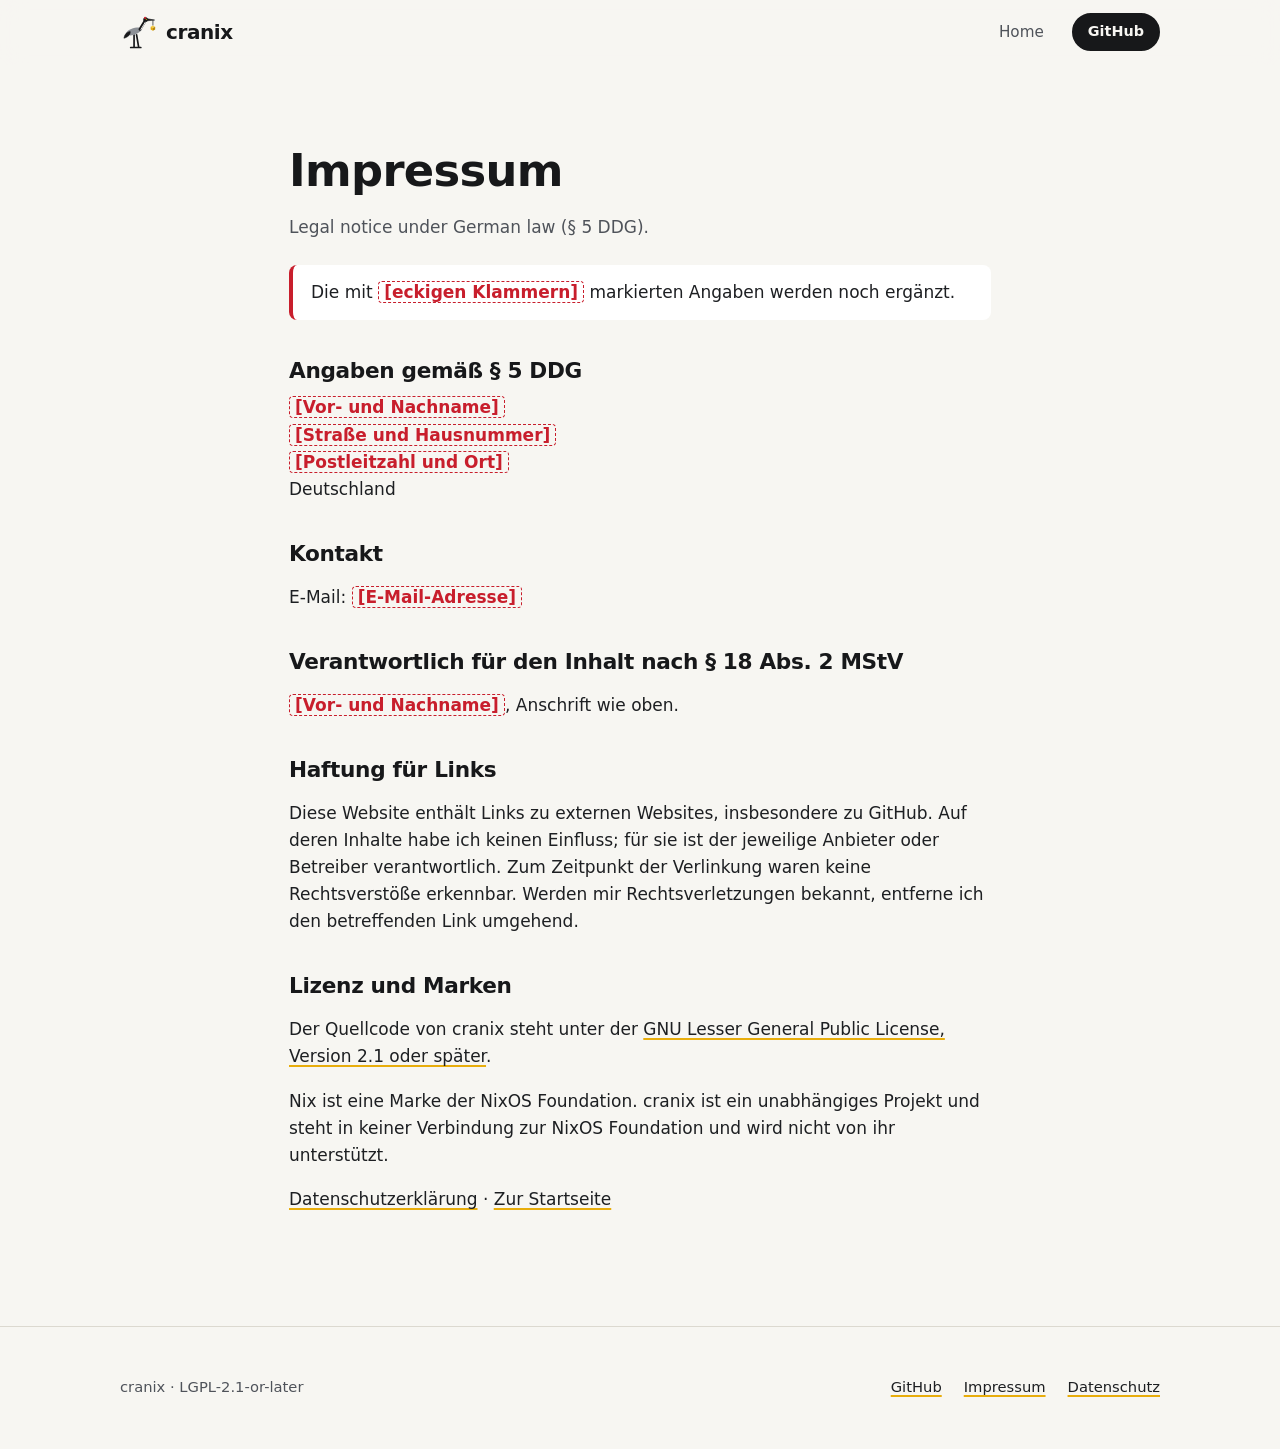
==== site/imprint.html @ a8525183 "docs(site): add imprint and privacy pages - impressum per section 5 DDG with placeholders for the op" ====
<!doctype html>
<html lang="de">
<head>
    <meta charset="utf-8">
    <meta name="viewport" content="width=device-width, initial-scale=1">
    <title>Impressum · cranix</title>
    <meta name="description" content="Impressum der Website des Open-Source-Projekts cranix.">
    <meta name="robots" content="noindex">
    <meta name="theme-color" content="#f7f6f2" media="(prefers-color-scheme: light)">
    <meta name="theme-color" content="#121315" media="(prefers-color-scheme: dark)">
    <link rel="icon" href="favicon.svg" type="image/svg+xml">
    <link rel="stylesheet" href="assets/style.css">
</head>
<body>
    <a class="skip-link" href="#main">Zum Inhalt springen</a>

    <header class="site-header">
        <div class="container site-header-inner">
            <a class="brand" href="./" aria-label="cranix, zur Startseite">
                <img class="logo" src="favicon.svg" alt="" width="36" height="36">
                cranix
            </a>
            <nav class="site-nav" aria-label="Hauptnavigation">
                <a href="./" hreflang="en">Home</a>
                <a class="button button-primary button-small" href="https://github.com/tmmy-cc/cranix">GitHub</a>
            </nav>
        </div>
    </header>

    <main id="main" class="container legal">
        <h1>Impressum</h1>
        <p class="lang-note" lang="en">Legal notice under German law (§ 5 DDG).</p>

        <p class="notice">Die mit <span class="placeholder">[eckigen Klammern]</span> markierten Angaben werden noch ergänzt.</p>

        <h2>Angaben gemäß § 5 DDG</h2>
        <address>
            <span class="placeholder">[Vor- und Nachname]</span><br>
            <span class="placeholder">[Straße und Hausnummer]</span><br>
            <span class="placeholder">[Postleitzahl und Ort]</span><br>
            Deutschland
        </address>

        <h2>Kontakt</h2>
        <p>E-Mail: <span class="placeholder">[E-Mail-Adresse]</span></p>

        <h2>Verantwortlich für den Inhalt nach § 18 Abs. 2 MStV</h2>
        <p><span class="placeholder">[Vor- und Nachname]</span>, Anschrift wie oben.</p>

        <h2>Haftung für Links</h2>
        <p>Diese Website enthält Links zu externen Websites, insbesondere zu GitHub. Auf deren Inhalte habe ich keinen Einfluss; für sie ist der jeweilige Anbieter oder Betreiber verantwortlich. Zum Zeitpunkt der Verlinkung waren keine Rechtsverstöße erkennbar. Werden mir Rechtsverletzungen bekannt, entferne ich den betreffenden Link umgehend.</p>

        <h2>Lizenz und Marken</h2>
        <p>Der Quellcode von cranix steht unter der <a href="https://github.com/tmmy-cc/cranix/blob/main/LICENSE">GNU Lesser General Public License, Version 2.1 oder später</a>.</p>
        <p>Nix ist eine Marke der NixOS Foundation. cranix ist ein unabhängiges Projekt und steht in keiner Verbindung zur NixOS Foundation und wird nicht von ihr unterstützt.</p>

        <p><a href="privacy.html">Datenschutzerklärung</a> · <a href="./" hreflang="en">Zur Startseite</a></p>
    </main>

    <footer class="site-footer">
        <div class="container footer-grid">
            <div>
                <p>cranix · LGPL-2.1-or-later</p>
            </div>
            <ul class="footer-links">
                <li><a href="https://github.com/tmmy-cc/cranix">GitHub</a></li>
                <li><a href="imprint.html" aria-current="page">Impressum</a></li>
                <li><a href="privacy.html">Datenschutz</a></li>
            </ul>
        </div>
    </footer>
</body>
</html>
---- site/assets/style.css ----
/* cranix site: plain CSS, no build step. Colours follow the common crane. */

:root {
    --color-bg: #f7f6f2;
    --color-surface: #ffffff;
    --color-surface-alt: #efede6;
    --color-ink: #17181a;
    --color-text: #1d1f22;
    --color-muted: #4f535a;
    --color-line: #dcd9d0;
    --color-plumage: #8c9096;
    --color-stripe: #ffffff;
    --color-eye: #f2b705;
    --color-accent: #e8ad0c;
    --color-accent-soft: #f8e7b0;
    --color-accent-text: #7a5800;
    --color-crown: #c81e2c;
    --color-on-ink: #f7f6f2;
    --color-code-bg: #1b1d20;
    --color-code-text: #eeece6;
    --color-sky-top: #fbf6e6;
    --color-sky-bottom: #f7f6f2;
    --color-sun: #f6d667;

    --font-sans: system-ui, -apple-system, "Segoe UI", Roboto, "Helvetica Neue", Arial, sans-serif;
    --font-mono: ui-monospace, SFMono-Regular, Menlo, Consolas, "Liberation Mono", monospace;

    --shape-corner-small: 8px;
    --shape-corner-medium: 14px;
    --shape-corner-large: 22px;
    --elevation-1: 0 1px 2px rgba(23, 24, 26, 0.06), 0 2px 8px rgba(23, 24, 26, 0.05);
    --elevation-2: 0 6px 24px rgba(23, 24, 26, 0.12);

    --space-page: clamp(16px, 4vw, 40px);
    --width-content: 1120px;

    --motion-ease: cubic-bezier(0.22, 0.8, 0.24, 1);
    --motion-duration-short: 180ms;
    --motion-duration-medium: 420ms;
    --motion-duration-long: 900ms;

    color-scheme: light dark;
}

@media (prefers-color-scheme: dark) {
    :root {
        --color-bg: #121315;
        --color-surface: #1b1d20;
        --color-surface-alt: #202327;
        --color-ink: #eeece6;
        --color-text: #e6e4de;
        --color-muted: #a9adb3;
        --color-line: #2e3136;
        --color-plumage: #a7abb1;
        --color-stripe: #121315;
        --color-accent: #f2c230;
        --color-accent-soft: #3a3216;
        --color-accent-text: #f2c230;
        --color-crown: #e5434f;
        --color-on-ink: #121315;
        --color-code-bg: #0c0d0e;
        --color-sky-top: #1a1915;
        --color-sky-bottom: #121315;
        --color-sun: #6f5a17;
        --elevation-1: 0 1px 2px rgba(0, 0, 0, 0.4);
        --elevation-2: 0 8px 28px rgba(0, 0, 0, 0.5);
    }
}

*,
*::before,
*::after {
    box-sizing: border-box;
}

html {
    scroll-behavior: smooth;
    -webkit-text-size-adjust: 100%;
}

body {
    margin: 0;
    background: var(--color-bg);
    color: var(--color-text);
    font-family: var(--font-sans);
    font-size: 1.0625rem;
    line-height: 1.6;
    overflow-x: hidden;
}

img,
svg {
    display: block;
    max-width: 100%;
}

a {
    color: inherit;
    text-decoration-color: var(--color-accent);
    text-decoration-thickness: 2px;
    text-underline-offset: 3px;
    transition: color var(--motion-duration-short) ease, text-decoration-color var(--motion-duration-short) ease;
}

a:hover {
    text-decoration-color: var(--color-crown);
}

:focus-visible {
    outline: 3px solid var(--color-accent);
    outline-offset: 3px;
    border-radius: 4px;
}

code,
pre {
    font-family: var(--font-mono);
    font-size: 0.9em;
}

:not(pre) > code {
    padding: 0.1em 0.35em;
    border-radius: 5px;
    background: var(--color-surface-alt);
    overflow-wrap: anywhere;
}

h1,
h2,
h3 {
    color: var(--color-ink);
    line-height: 1.15;
    letter-spacing: -0.015em;
}

h2 {
    margin: 0 0 0.5em;
    font-size: clamp(1.75rem, 4.2vw, 2.6rem);
}

h3 {
    margin: 0 0 0.4em;
    font-size: 1.15rem;
}

.skip-link {
    position: absolute;
    left: 12px;
    top: -60px;
    z-index: 100;
    padding: 8px 14px;
    border-radius: var(--shape-corner-small);
    background: var(--color-ink);
    color: var(--color-on-ink);
}

.skip-link:focus {
    top: 12px;
}

.container {
    width: 100%;
    max-width: var(--width-content);
    margin: 0 auto;
    padding: 0 var(--space-page);
}

/* Logo: shared by header, footer and hero; colours follow the theme. */

.logo .ink {
    fill: var(--color-ink);
}

.logo .ink-line {
    stroke: var(--color-ink);
}

.logo .plumage {
    fill: var(--color-plumage);
}

.logo .stripe {
    stroke: var(--color-stripe);
}

.logo .crown {
    fill: var(--color-crown);
}

.logo .eye {
    fill: var(--color-eye);
}

/* Header */

.site-header {
    position: sticky;
    top: 0;
    z-index: 50;
    background: var(--color-bg);
    background: color-mix(in srgb, var(--color-bg) 82%, transparent);
    backdrop-filter: saturate(1.4) blur(12px);
    -webkit-backdrop-filter: saturate(1.4) blur(12px);
    border-bottom: 1px solid transparent;
    transition: border-color var(--motion-duration-medium) ease, box-shadow var(--motion-duration-medium) ease;
}

.site-header.is-scrolled {
    border-bottom-color: var(--color-line);
}

.site-header-inner {
    display: flex;
    align-items: center;
    justify-content: space-between;
    gap: 16px;
    min-height: 64px;
}

.brand {
    display: inline-flex;
    align-items: center;
    gap: 10px;
    color: var(--color-ink);
    font-weight: 700;
    font-size: 1.25rem;
    letter-spacing: -0.02em;
    text-decoration: none;
}

.brand .logo {
    width: 36px;
    height: 36px;
    transition: transform var(--motion-duration-medium) var(--motion-ease);
}

.brand:hover .logo {
    transform: rotate(-6deg) translateY(-2px);
}

.site-nav {
    display: flex;
    align-items: center;
    gap: clamp(10px, 2.4vw, 28px);
    font-size: 0.95rem;
}

.site-nav a {
    color: var(--color-muted);
    text-decoration: none;
}

.site-nav a:hover {
    color: var(--color-ink);
}

.site-nav .button-primary,
.site-nav .button-primary:hover {
    color: var(--color-on-ink);
}

.site-nav .nav-optional {
    display: none;
}

@media (min-width: 760px) {
    .site-nav .nav-optional {
        display: inline;
    }
}

/* Buttons */

.button {
    display: inline-flex;
    align-items: center;
    justify-content: center;
    gap: 10px;
    min-height: 48px;
    padding: 0 22px;
    border: 2px solid var(--color-ink);
    border-radius: 999px;
    font-weight: 600;
    text-decoration: none;
    transition: transform var(--motion-duration-short) var(--motion-ease), box-shadow var(--motion-duration-short) ease, background-color var(--motion-duration-short) ease;
}

.button svg {
    width: 20px;
    height: 20px;
    flex: none;
}

.button:hover {
    transform: translateY(-2px);
    box-shadow: var(--elevation-2);
}

.button:active {
    transform: translateY(0);
}

.button-primary {
    background: var(--color-ink);
    color: var(--color-on-ink);
}

.button-secondary {
    background: transparent;
    color: var(--color-ink);
}

.button-secondary:hover {
    background: var(--color-surface);
}

.button-small {
    min-height: 38px;
    padding: 0 14px;
    font-size: 0.9rem;
}

/* Hero */

.hero {
    position: relative;
    overflow: hidden;
    padding: clamp(48px, 10vw, 120px) 0 clamp(64px, 10vw, 120px);
    background: linear-gradient(180deg, var(--color-sky-top), var(--color-sky-bottom));
}

.hero-sky {
    position: absolute;
    inset: 0;
    pointer-events: none;
}

.parallax {
    will-change: transform;
    transform: translate3d(0, calc(var(--scroll, 0) * var(--depth, 0) * 1px), 0);
}

.hero-sun {
    position: absolute;
    right: 8%;
    top: 10%;
    width: clamp(160px, 28vw, 340px);
    aspect-ratio: 1;
    border-radius: 50%;
    background: radial-gradient(circle at 40% 40%, var(--color-sun), transparent 70%);
    opacity: 0.65;
}

.hero-cloud {
    position: absolute;
    height: 2px;
    border-radius: 2px;
    background: var(--color-line);
}

.hero-cloud-1 {
    left: 6%;
    top: 22%;
    width: 22%;
}

.hero-cloud-2 {
    left: 14%;
    top: 26%;
    width: 12%;
}

.hero-cloud-3 {
    right: 4%;
    top: 62%;
    width: 26%;
}

.hero-cloud-4 {
    right: 12%;
    top: 66%;
    width: 14%;
}

.hero-reeds {
    position: absolute;
    left: 0;
    right: 0;
    bottom: -2px;
    width: 100%;
    height: clamp(60px, 10vw, 110px);
    color: var(--color-line);
}

.flight {
    position: absolute;
    top: 18%;
    left: 0;
    width: clamp(120px, 18vw, 220px);
    animation: flight-across 32s linear infinite;
}

.flight-bob {
    animation: flight-bob 4.4s ease-in-out infinite;
}

.flight .wing {
    transform-box: fill-box;
    transform-origin: 30% 100%;
    animation: wing-beat 1.3s ease-in-out infinite;
}

.flight .wing-far {
    animation-delay: -0.08s;
}

.flight-flock-2 {
    top: 30%;
    width: clamp(70px, 10vw, 130px);
    opacity: 0.55;
    animation-duration: 44s;
    animation-delay: -18s;
}

.flight-flock-2 .wing {
    animation-duration: 1.45s;
}

@keyframes flight-across {
    from {
        transform: translate3d(-30vw, 0, 0);
    }

    to {
        transform: translate3d(115vw, -6vh, 0);
    }
}

@keyframes flight-bob {
    0%,
    100% {
        transform: translateY(0);
    }

    50% {
        transform: translateY(-10px);
    }
}

@keyframes wing-beat {
    0%,
    100% {
        transform: scaleY(1);
    }

    50% {
        transform: scaleY(-0.55);
    }
}

.hero-content {
    position: relative;
    display: grid;
    gap: 40px;
    align-items: center;
}

@media (min-width: 900px) {
    .hero-content {
        grid-template-columns: 1.25fr 0.75fr;
    }
}

.eyebrow {
    display: inline-flex;
    align-items: center;
    gap: 8px;
    margin: 0 0 18px;
    padding: 6px 12px;
    border: 1px solid var(--color-line);
    border-radius: 999px;
    background: var(--color-surface);
    color: var(--color-muted);
    font-size: 0.85rem;
    font-weight: 500;
}

.eyebrow-dot {
    width: 8px;
    height: 8px;
    border-radius: 50%;
    background: var(--color-crown);
}

.hero h1 {
    margin: 0 0 20px;
    font-size: clamp(2.3rem, 7.4vw, 4.4rem);
    font-weight: 800;
    letter-spacing: -0.04em;
}

.hero h1 abbr {
    text-decoration: none;
}

.hero h1 .highlight {
    background: linear-gradient(transparent 62%, var(--color-accent-soft) 62%);
}

.hero-lead {
    max-width: 38em;
    margin: 0 0 32px;
    color: var(--color-muted);
    font-size: clamp(1.08rem, 2.2vw, 1.3rem);
}

.hero-actions {
    display: flex;
    flex-wrap: wrap;
    gap: 12px;
}

.hero-mark {
    justify-self: center;
    width: min(320px, 70vw);
}

.hero-mark .logo {
    width: 100%;
    height: auto;
    filter: drop-shadow(0 18px 30px rgba(23, 24, 26, 0.12));
}

.hero-mark .load {
    transform-box: view-box;
    transform-origin: 58.5px 11px;
    animation: load-sway 5s ease-in-out infinite;
}

@keyframes load-sway {
    0%,
    100% {
        transform: rotate(4deg);
    }

    50% {
        transform: rotate(-4deg);
    }
}

/* Load-in motion for the hero */

.js .hero-intro > * {
    opacity: 0;
    transform: translateY(18px);
    animation: rise-in var(--motion-duration-long) var(--motion-ease) forwards;
}

.js .hero-intro > :nth-child(2) {
    animation-delay: 90ms;
}

.js .hero-intro > :nth-child(3) {
    animation-delay: 180ms;
}

.js .hero-intro > :nth-child(4) {
    animation-delay: 270ms;
}

.js .hero-mark {
    opacity: 0;
    animation: mark-in 1.2s var(--motion-ease) 200ms forwards;
}

@keyframes rise-in {
    to {
        opacity: 1;
        transform: none;
    }
}

@keyframes mark-in {
    from {
        opacity: 0;
        transform: translateY(30px) scale(0.94);
    }

    to {
        opacity: 1;
        transform: none;
    }
}

/* Sections */

.section {
    padding: clamp(64px, 10vw, 112px) 0;
}

.section-alt {
    background: var(--color-surface-alt);
}

.section-header {
    max-width: 44em;
    margin-bottom: clamp(32px, 5vw, 52px);
}

.section-kicker {
    margin: 0 0 10px;
    color: var(--color-accent-text);
    font-size: 0.85rem;
    font-weight: 700;
    letter-spacing: 0.12em;
    text-transform: uppercase;
}

.section-header p {
    margin: 0;
    color: var(--color-muted);
}

/* Stats */

.stats {
    display: grid;
    grid-template-columns: 1fr;
    gap: 16px;
    margin: 0;
    padding: 0;
    list-style: none;
}

@media (min-width: 560px) {
    .stats {
        grid-template-columns: repeat(2, 1fr);
    }
}

@media (min-width: 1000px) {
    .stats {
        grid-template-columns: repeat(4, 1fr);
    }
}

.stat {
    padding: 22px 24px;
    border: 1px solid var(--color-line);
    border-radius: var(--shape-corner-medium);
    background: var(--color-surface);
}

.stat-value {
    display: block;
    color: var(--color-ink);
    font-size: clamp(1.9rem, 4vw, 2.4rem);
    font-weight: 800;
    letter-spacing: -0.03em;
    line-height: 1.1;
}

.stat-label {
    display: block;
    margin-top: 6px;
    color: var(--color-muted);
    font-size: 0.95rem;
}

/* Name */

.name-grid {
    display: grid;
    gap: 20px;
}

@media (min-width: 760px) {
    .name-grid {
        grid-template-columns: 1fr 1fr;
    }
}

.name-card {
    position: relative;
    padding: 28px;
    border-radius: var(--shape-corner-large);
    background: var(--color-surface);
    box-shadow: var(--elevation-1);
}

.name-card-letters {
    display: block;
    margin-bottom: 10px;
    color: var(--color-accent-text);
    font-family: var(--font-mono);
    font-size: 0.95rem;
    font-weight: 700;
}

.name-card p {
    margin: 0;
    color: var(--color-muted);
}

/* Design */

.design-grid {
    display: grid;
    gap: 20px;
}

@media (min-width: 900px) {
    .design-grid {
        grid-template-columns: repeat(3, 1fr);
    }
}

.design-card {
    padding: 28px;
    border-top: 4px solid var(--color-ink);
    border-radius: var(--shape-corner-small);
    background: var(--color-surface);
    box-shadow: var(--elevation-1);
}

.design-card p {
    margin: 0;
    color: var(--color-muted);
}

/* Features */

.feature-groups {
    display: grid;
    gap: 44px;
}

.feature-group-title {
    display: flex;
    align-items: center;
    gap: 10px;
    margin: 0 0 18px;
    font-size: 1.05rem;
}

.features {
    display: grid;
    grid-template-columns: repeat(auto-fill, minmax(min(100%, 250px), 1fr));
    gap: 16px;
    margin: 0;
    padding: 0;
    list-style: none;
}

.feature {
    position: relative;
    display: flex;
    flex-direction: column;
    gap: 6px;
    padding: 22px;
    border: 1px solid var(--color-line);
    border-radius: var(--shape-corner-medium);
    background: var(--color-surface);
    transition: transform var(--motion-duration-medium) var(--motion-ease), box-shadow var(--motion-duration-medium) ease, border-color var(--motion-duration-medium) ease;
}

.feature:hover {
    transform: translateY(-4px);
    border-color: var(--color-accent);
    box-shadow: var(--elevation-2);
}

.feature h3 {
    margin: 0;
}

.feature p {
    margin: 0;
    color: var(--color-muted);
    font-size: 0.97rem;
}

.feature-icon {
    width: 36px;
    height: 36px;
    margin-bottom: 8px;
    color: var(--color-ink);
}

.feature-icon .accent {
    color: var(--color-accent);
}

.feature-planned {
    border-style: dashed;
    border-color: color-mix(in srgb, var(--color-muted) 55%, transparent);
    background: transparent;
}

.status {
    display: inline-flex;
    align-items: center;
    gap: 6px;
    padding: 2px 10px;
    border-radius: 999px;
    font-size: 0.78rem;
    font-weight: 700;
    letter-spacing: 0.02em;
}

.status::before {
    content: "";
    width: 7px;
    height: 7px;
    border-radius: 50%;
    background: currentColor;
}

.status-available {
    background: var(--color-ink);
    color: var(--color-on-ink);
}

.status-review {
    background: var(--color-accent-soft);
    color: var(--color-ink);
}

.status-planned {
    border: 1px dashed var(--color-muted);
    color: var(--color-muted);
}

/* Performance */

.table-wrap {
    overflow-x: auto;
    border: 1px solid var(--color-line);
    border-radius: var(--shape-corner-medium);
    background: var(--color-surface);
}

.perf-table {
    width: 100%;
    min-width: 520px;
    border-collapse: collapse;
    font-variant-numeric: tabular-nums;
}

.perf-table caption {
    padding: 14px 18px;
    color: var(--color-muted);
    font-size: 0.9rem;
    text-align: left;
    caption-side: bottom;
    border-top: 1px solid var(--color-line);
}

.perf-table th,
.perf-table td {
    padding: 14px 18px;
    text-align: right;
    border-bottom: 1px solid var(--color-line);
}

.perf-table th:first-child,
.perf-table td:first-child {
    text-align: left;
}

.perf-table code {
    white-space: nowrap;
}

.perf-table thead th {
    color: var(--color-muted);
    font-size: 0.85rem;
    font-weight: 600;
}

.perf-table tbody tr:last-child td {
    border-bottom: 0;
}

.perf-table .ours {
    color: var(--color-ink);
    font-weight: 700;
}

.bar {
    position: relative;
    display: block;
    height: 6px;
    margin-top: 6px;
    border-radius: 3px;
    background: var(--color-surface-alt);
    overflow: hidden;
}

.bar span {
    position: absolute;
    inset: 0 auto 0 0;
    width: var(--value);
    border-radius: 3px;
    background: var(--color-plumage);
    transform-origin: left;
    transition: transform 1.2s var(--motion-ease) 200ms;
}

.bar-ours span {
    background: var(--color-accent);
}

.js .reveal:not(.is-visible) .bar span {
    transform: scaleX(0);
}

.perf-notes {
    display: grid;
    gap: 16px;
    margin-top: 28px;
}

@media (min-width: 760px) {
    .perf-notes {
        grid-template-columns: 1fr 1fr;
    }
}

.perf-notes p {
    margin: 0;
    color: var(--color-muted);
}

/* Install */

.steps {
    display: grid;
    gap: 20px;
    grid-template-columns: minmax(0, 1fr);
    margin: 0;
    padding: 0;
    list-style: none;
    counter-reset: step;
}

.step {
    display: grid;
    grid-template-columns: minmax(0, 1fr);
    min-width: 0;
    gap: 10px;
    counter-increment: step;
}

.step-title {
    display: flex;
    align-items: center;
    gap: 12px;
    margin: 0;
    font-size: 1.05rem;
}

.step-title::before {
    content: counter(step);
    display: inline-grid;
    place-items: center;
    width: 30px;
    height: 30px;
    flex: none;
    border-radius: 50%;
    background: var(--color-accent);
    color: #17181a;
    font-size: 0.9rem;
    font-weight: 800;
}

.code-block {
    position: relative;
    border-radius: var(--shape-corner-medium);
    background: var(--color-code-bg);
    color: var(--color-code-text);
}

.code-block pre {
    margin: 0;
    padding: 18px 20px;
    padding-right: 92px;
    overflow-x: auto;
    line-height: 1.55;
}

.code-block .prompt {
    color: #f2c230;
    user-select: none;
}

.code-block .comment {
    color: #9da1a8;
}

.copy-button {
    position: absolute;
    top: 10px;
    right: 10px;
    min-width: 66px;
    padding: 6px 10px;
    border: 1px solid #3a3d42;
    border-radius: var(--shape-corner-small);
    background: #26292d;
    color: #eeece6;
    font: inherit;
    font-size: 0.8rem;
    cursor: pointer;
    transition: background-color var(--motion-duration-short) ease, border-color var(--motion-duration-short) ease;
}

.copy-button:hover {
    border-color: #f2c230;
}

.copy-button.is-copied {
    background: #f2c230;
    color: #17181a;
}

.commands {
    margin-top: 32px;
    color: var(--color-muted);
}

.commands code {
    white-space: nowrap;
}

/* Call to action */

.cta {
    position: relative;
    overflow: hidden;
    padding: clamp(36px, 6vw, 64px);
    border-radius: var(--shape-corner-large);
    background: var(--color-ink);
    color: var(--color-on-ink);
}

.cta h2 {
    color: var(--color-on-ink);
}

.cta p {
    max-width: 36em;
    margin: 0 0 28px;
    opacity: 0.85;
}

.cta .button-primary {
    border-color: var(--color-accent);
    background: var(--color-accent);
    color: #17181a;
}

.cta .button-secondary {
    border-color: var(--color-on-ink);
    color: var(--color-on-ink);
}

.cta .button-secondary:hover {
    background: transparent;
}

.cta-crown {
    position: absolute;
    right: -40px;
    top: -40px;
    width: 160px;
    height: 160px;
    border-radius: 50%;
    background: var(--color-crown);
    opacity: 0.9;
}

/* Footer */

.site-footer {
    padding: 48px 0 40px;
    border-top: 1px solid var(--color-line);
    color: var(--color-muted);
    font-size: 0.92rem;
}

.footer-grid {
    display: grid;
    gap: 24px;
}

@media (min-width: 760px) {
    .footer-grid {
        grid-template-columns: 1.4fr 1fr;
        align-items: start;
    }
}

.footer-grid p {
    margin: 0 0 10px;
}

.footer-links {
    display: flex;
    flex-wrap: wrap;
    gap: 8px 22px;
    margin: 0;
    padding: 0;
    list-style: none;
}

@media (min-width: 760px) {
    .footer-links {
        justify-content: flex-end;
    }
}

.footer-links a {
    color: var(--color-text);
}

/* Legal pages */

.legal {
    max-width: 46em;
    padding-top: clamp(40px, 7vw, 80px);
    padding-bottom: clamp(56px, 8vw, 96px);
}

.legal h1 {
    margin: 0 0 8px;
    font-size: clamp(2rem, 6vw, 2.8rem);
}

.legal h2 {
    margin-top: 1.8em;
    font-size: 1.35rem;
}

.legal address {
    font-style: normal;
}

.legal .lang-note {
    color: var(--color-muted);
}

.placeholder {
    padding: 0 0.3em;
    border: 1px dashed var(--color-crown);
    border-radius: 4px;
    color: var(--color-crown);
    font-weight: 600;
}

.notice {
    margin: 24px 0;
    padding: 14px 18px;
    border-left: 4px solid var(--color-crown);
    border-radius: var(--shape-corner-small);
    background: var(--color-surface);
}

/* Scroll reveal. Only hidden when the script is running. */

.js .reveal {
    opacity: 0;
    transform: translateY(28px);
    transition: opacity var(--motion-duration-long) var(--motion-ease), transform var(--motion-duration-long) var(--motion-ease);
    transition-delay: var(--reveal-delay, 0ms);
}

.js .reveal.is-visible {
    opacity: 1;
    transform: none;
}

@media (prefers-reduced-motion: reduce) {
    html {
        scroll-behavior: auto;
    }

    *,
    *::before,
    *::after {
        animation-duration: 1ms !important;
        animation-iteration-count: 1 !important;
        animation-delay: 0ms !important;
        transition-duration: 1ms !important;
        transition-delay: 0ms !important;
    }

    .parallax {
        transform: none;
    }

    .flight {
        animation: none;
        transform: translate3d(58vw, 0, 0);
    }

    .flight-flock-2 {
        display: none;
    }

    .flight .wing,
    .flight-bob,
    .hero-mark .load {
        animation: none;
    }

    .js .reveal,
    .js .hero-intro > *,
    .js .hero-mark {
        opacity: 1;
        transform: none;
    }
}
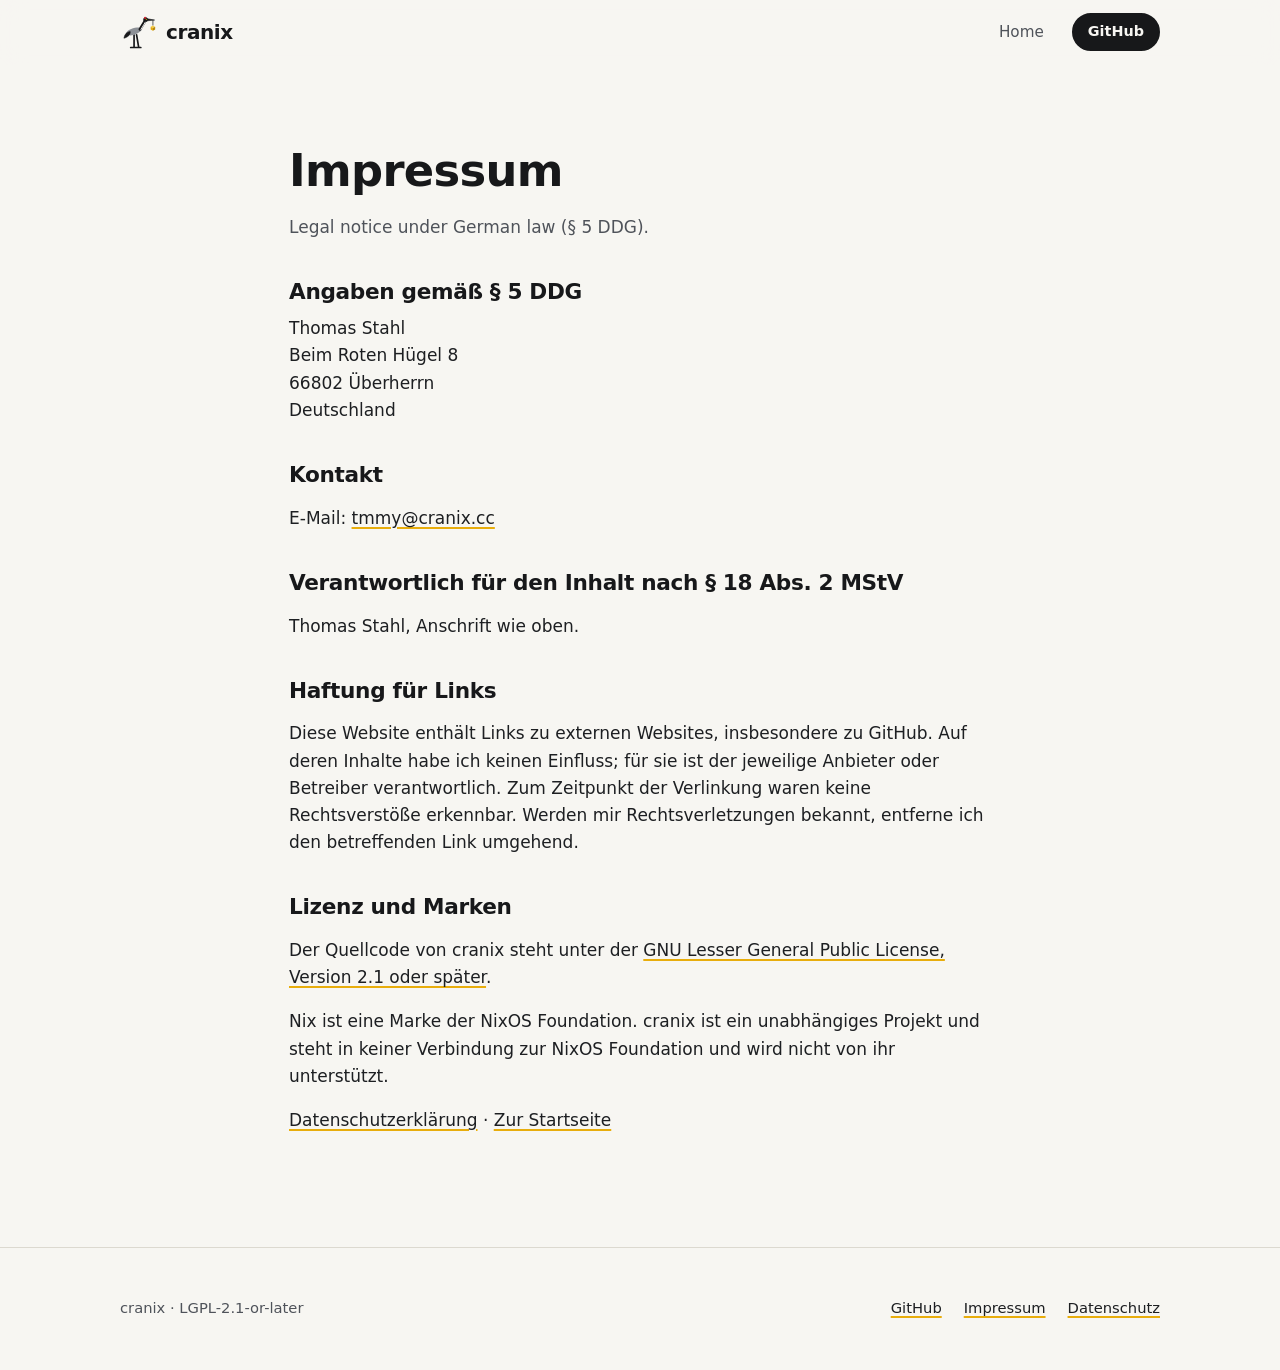
==== commit 01a82035: "docs(site): fill in operator details and cloudflare hosting - imprint and privacy pages name the ope" ====
--- a/site/imprint.html
+++ b/site/imprint.html
@@ -8,6 +8,7 @@
     <meta name="robots" content="noindex">
     <meta name="theme-color" content="#f7f6f2" media="(prefers-color-scheme: light)">
     <meta name="theme-color" content="#121315" media="(prefers-color-scheme: dark)">
+    <link rel="canonical" href="https://cranix.cc/imprint">
     <link rel="icon" href="favicon.svg" type="image/svg+xml">
     <link rel="stylesheet" href="assets/style.css">
 </head>
@@ -31,21 +32,19 @@
         <h1>Impressum</h1>
         <p class="lang-note" lang="en">Legal notice under German law (§ 5 DDG).</p>
 
-        <p class="notice">Die mit <span class="placeholder">[eckigen Klammern]</span> markierten Angaben werden noch ergänzt.</p>
-
         <h2>Angaben gemäß § 5 DDG</h2>
         <address>
-            <span class="placeholder">[Vor- und Nachname]</span><br>
-            <span class="placeholder">[Straße und Hausnummer]</span><br>
-            <span class="placeholder">[Postleitzahl und Ort]</span><br>
+            Thomas Stahl<br>
+            Beim Roten Hügel 8<br>
+            66802 Überherrn<br>
             Deutschland
         </address>
 
         <h2>Kontakt</h2>
-        <p>E-Mail: <span class="placeholder">[E-Mail-Adresse]</span></p>
+        <p>E-Mail: <a href="mailto:tmmy@cranix.cc">tmmy@cranix.cc</a></p>
 
         <h2>Verantwortlich für den Inhalt nach § 18 Abs. 2 MStV</h2>
-        <p><span class="placeholder">[Vor- und Nachname]</span>, Anschrift wie oben.</p>
+        <p>Thomas Stahl, Anschrift wie oben.</p>
 
         <h2>Haftung für Links</h2>
         <p>Diese Website enthält Links zu externen Websites, insbesondere zu GitHub. Auf deren Inhalte habe ich keinen Einfluss; für sie ist der jeweilige Anbieter oder Betreiber verantwortlich. Zum Zeitpunkt der Verlinkung waren keine Rechtsverstöße erkennbar. Werden mir Rechtsverletzungen bekannt, entferne ich den betreffenden Link umgehend.</p>
